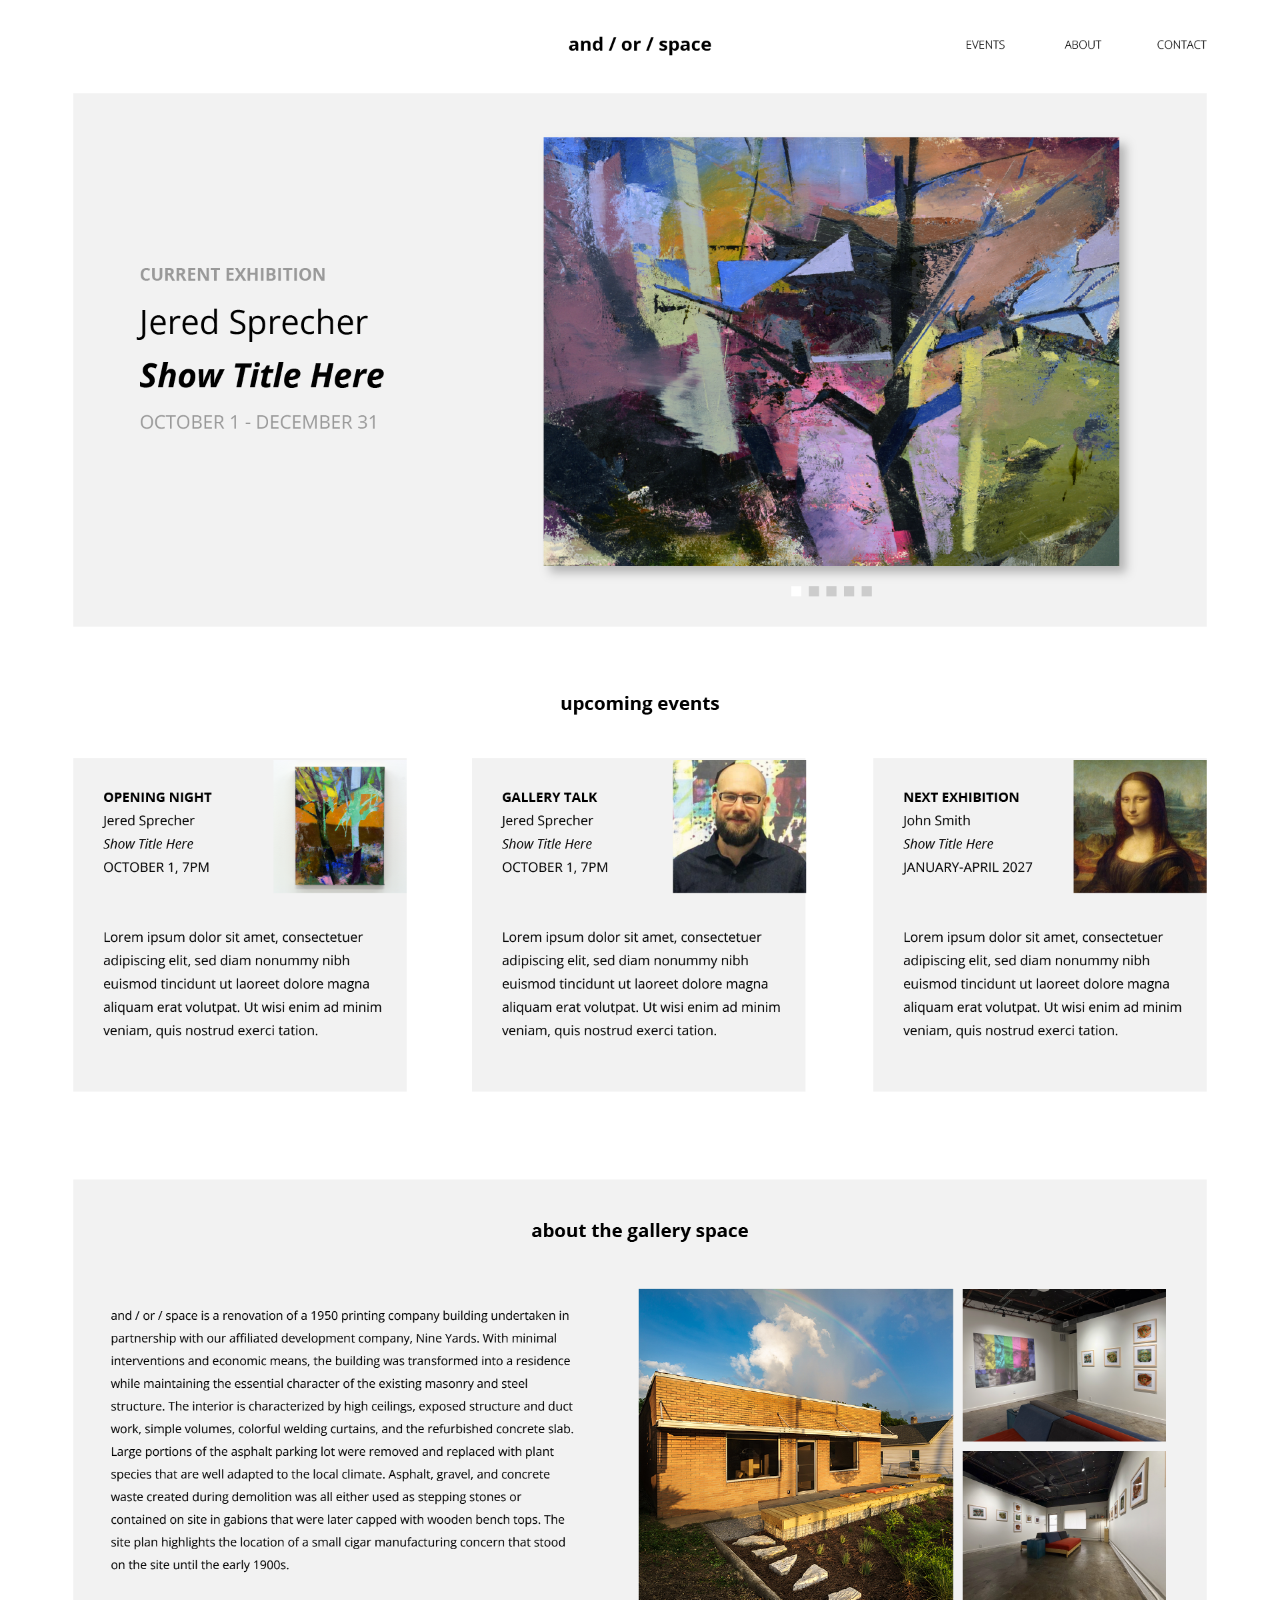
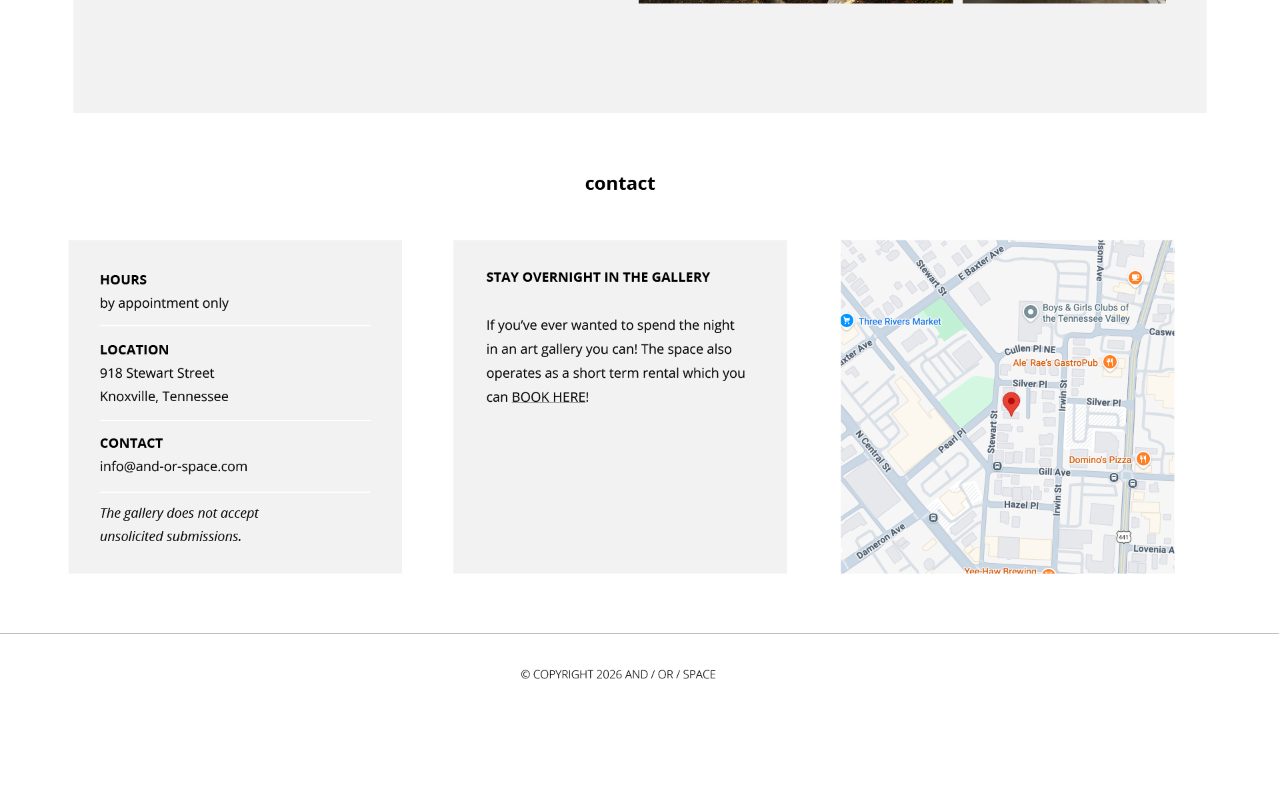
==== option-1.html @ d3ef5c2a "Add files via upload" ====
<!DOCTYPE html>
<html lang="en">
<head>
  <meta charset="UTF-8">
  <meta name="viewport" content="width=device-width, initial-scale=1.0">
  <title>and / or / space — Homepage Concept 1</title>
  <style>
    * {
      margin: 0;
      padding: 0;
      box-sizing: border-box;
    }
    body {
      background-color: #f5f5f5;
      display: flex;
      justify-content: center;
      min-height: 100vh;
    }
    .comp-container {
      width: 100%;
      max-width: 1440px; /* Adjust to match the exact pixel width of your PNG if preferred */
      box-shadow: 0 0 20px rgba(0, 0, 0, 0.05);
    }
    .comp-container img {
      width: 100%;
      height: auto;
      display: block;
    }
  </style>
</head>
<body>

  <div class="comp-container">
    <img src="homepage-comps-v1-01.png" alt="and / or / space - Homepage Concept 1">
  </div>

</body>
</html>
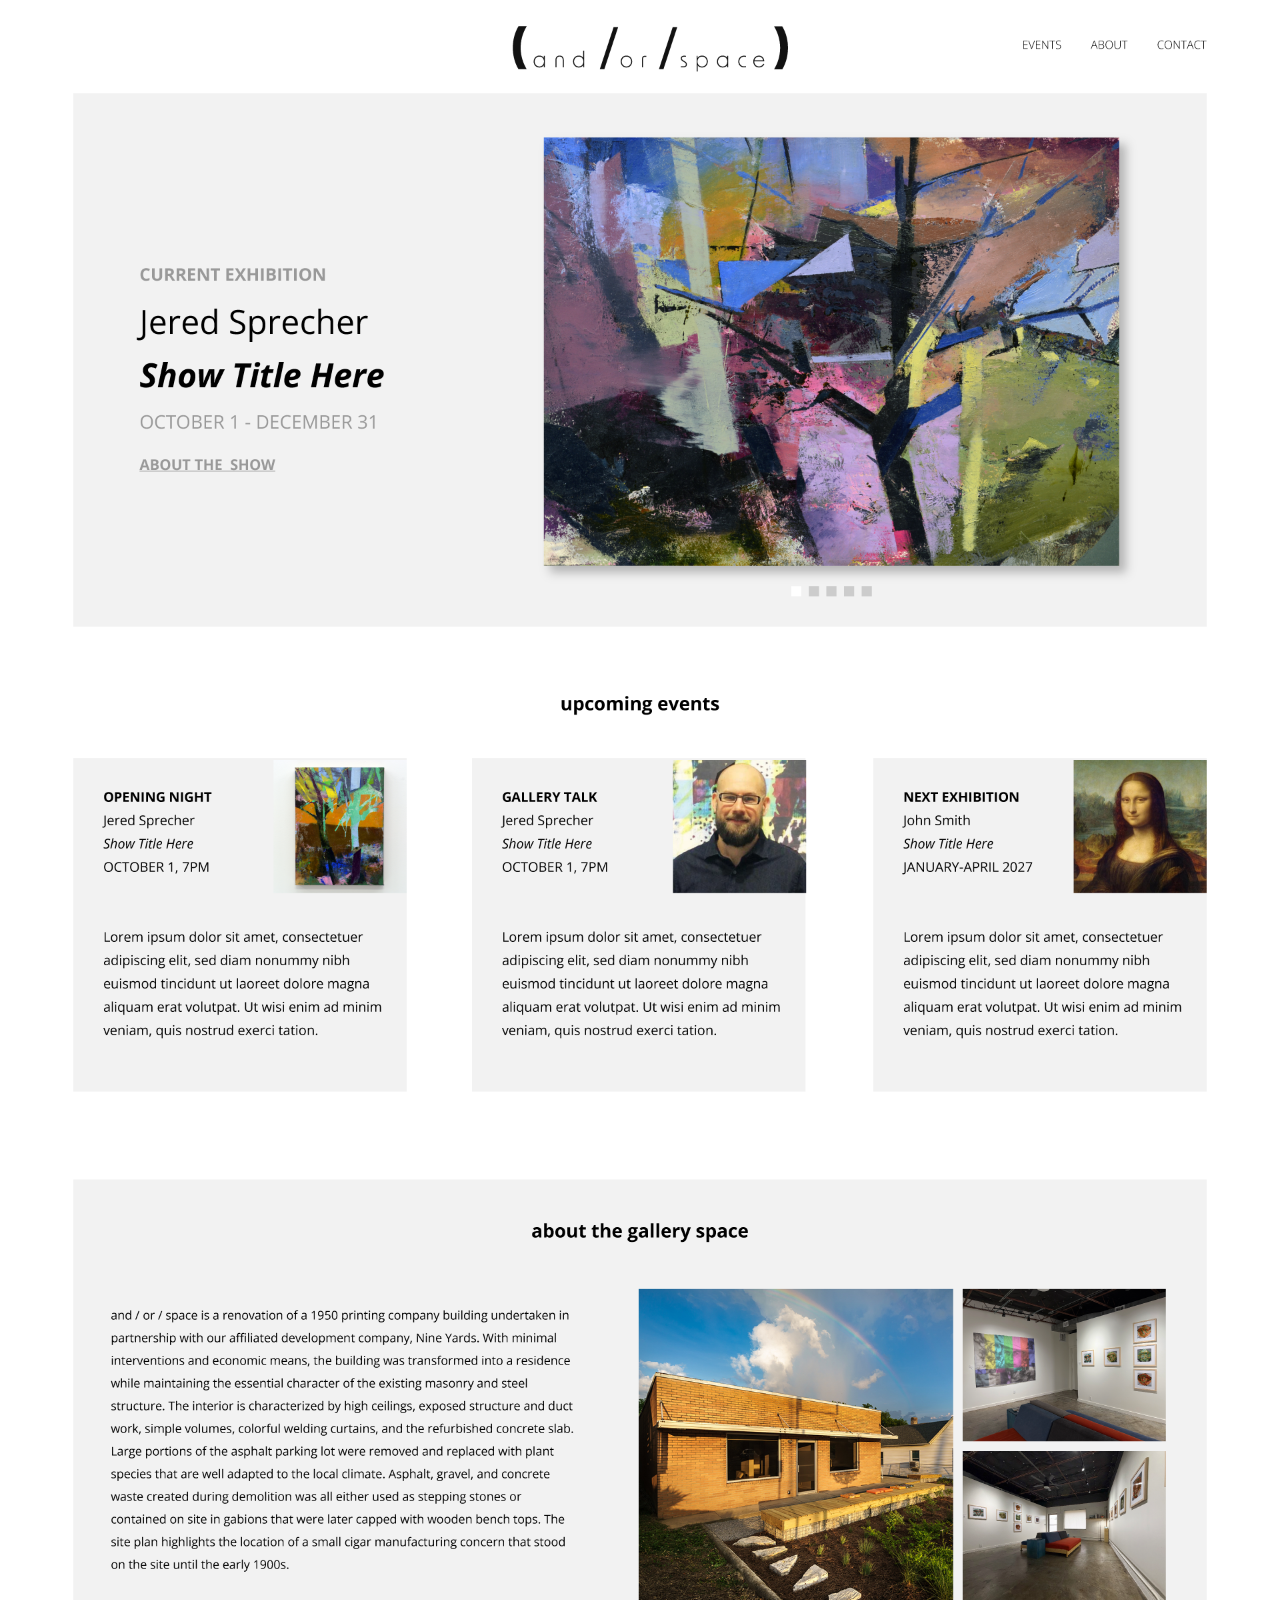
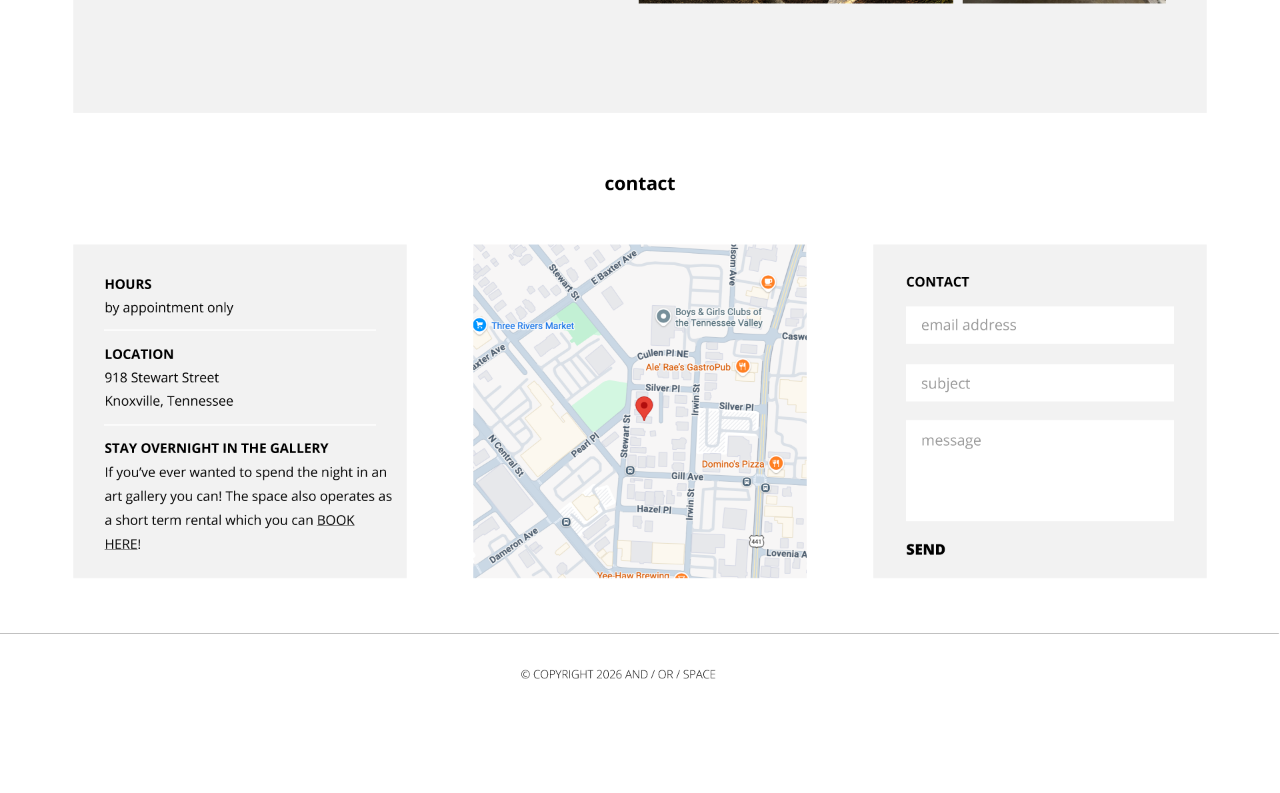
==== commit d127e8f9: "Update option-1.html updated the png" ====
--- a/option-1.html
+++ b/option-1.html
@@ -31,8 +31,8 @@
 <body>
 
   <div class="comp-container">
-    <img src="homepage-comps-v1-01.png" alt="and / or / space - Homepage Concept 1">
+    <img src="homepage-comps-v2.png" alt="and / or / space - Homepage Concept 1">
   </div>
 
 </body>
-</html>+</html>
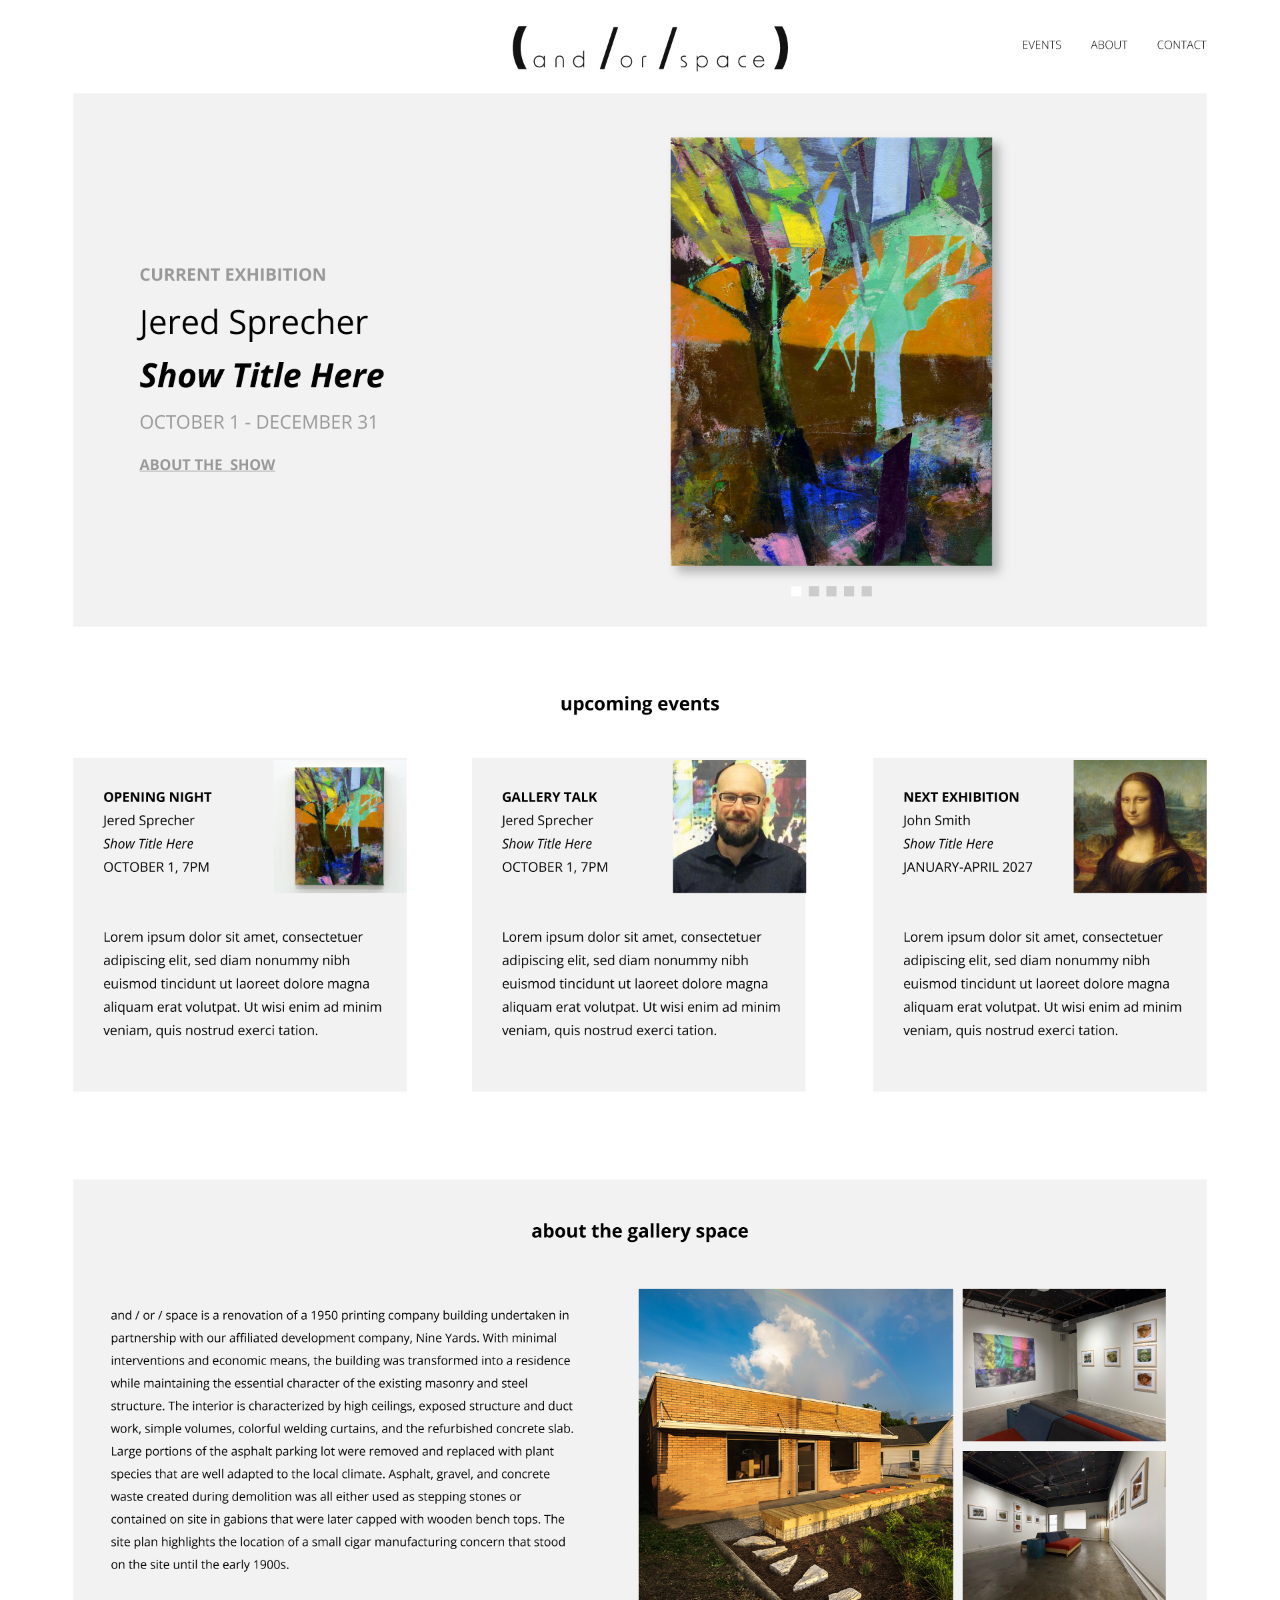
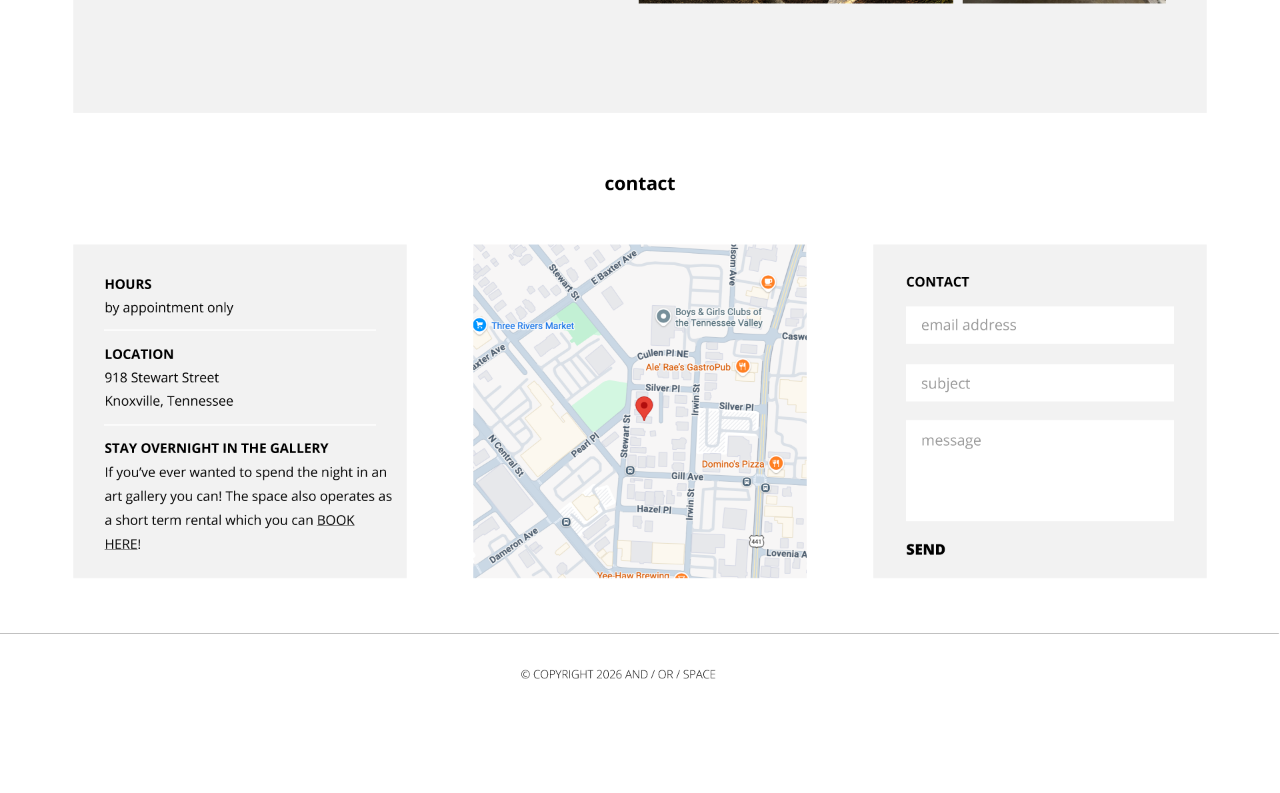
==== commit 7a3f8fa1: "Update option-1.html updated PNG with vertical painting" ====
--- a/option-1.html
+++ b/option-1.html
@@ -31,7 +31,7 @@
 <body>
 
   <div class="comp-container">
-    <img src="homepage-comps-v2.png" alt="and / or / space - Homepage Concept 1">
+    <img src="homepage-comps-v2a.png" alt="and / or / space - Homepage Concept 1">
   </div>
 
 </body>
